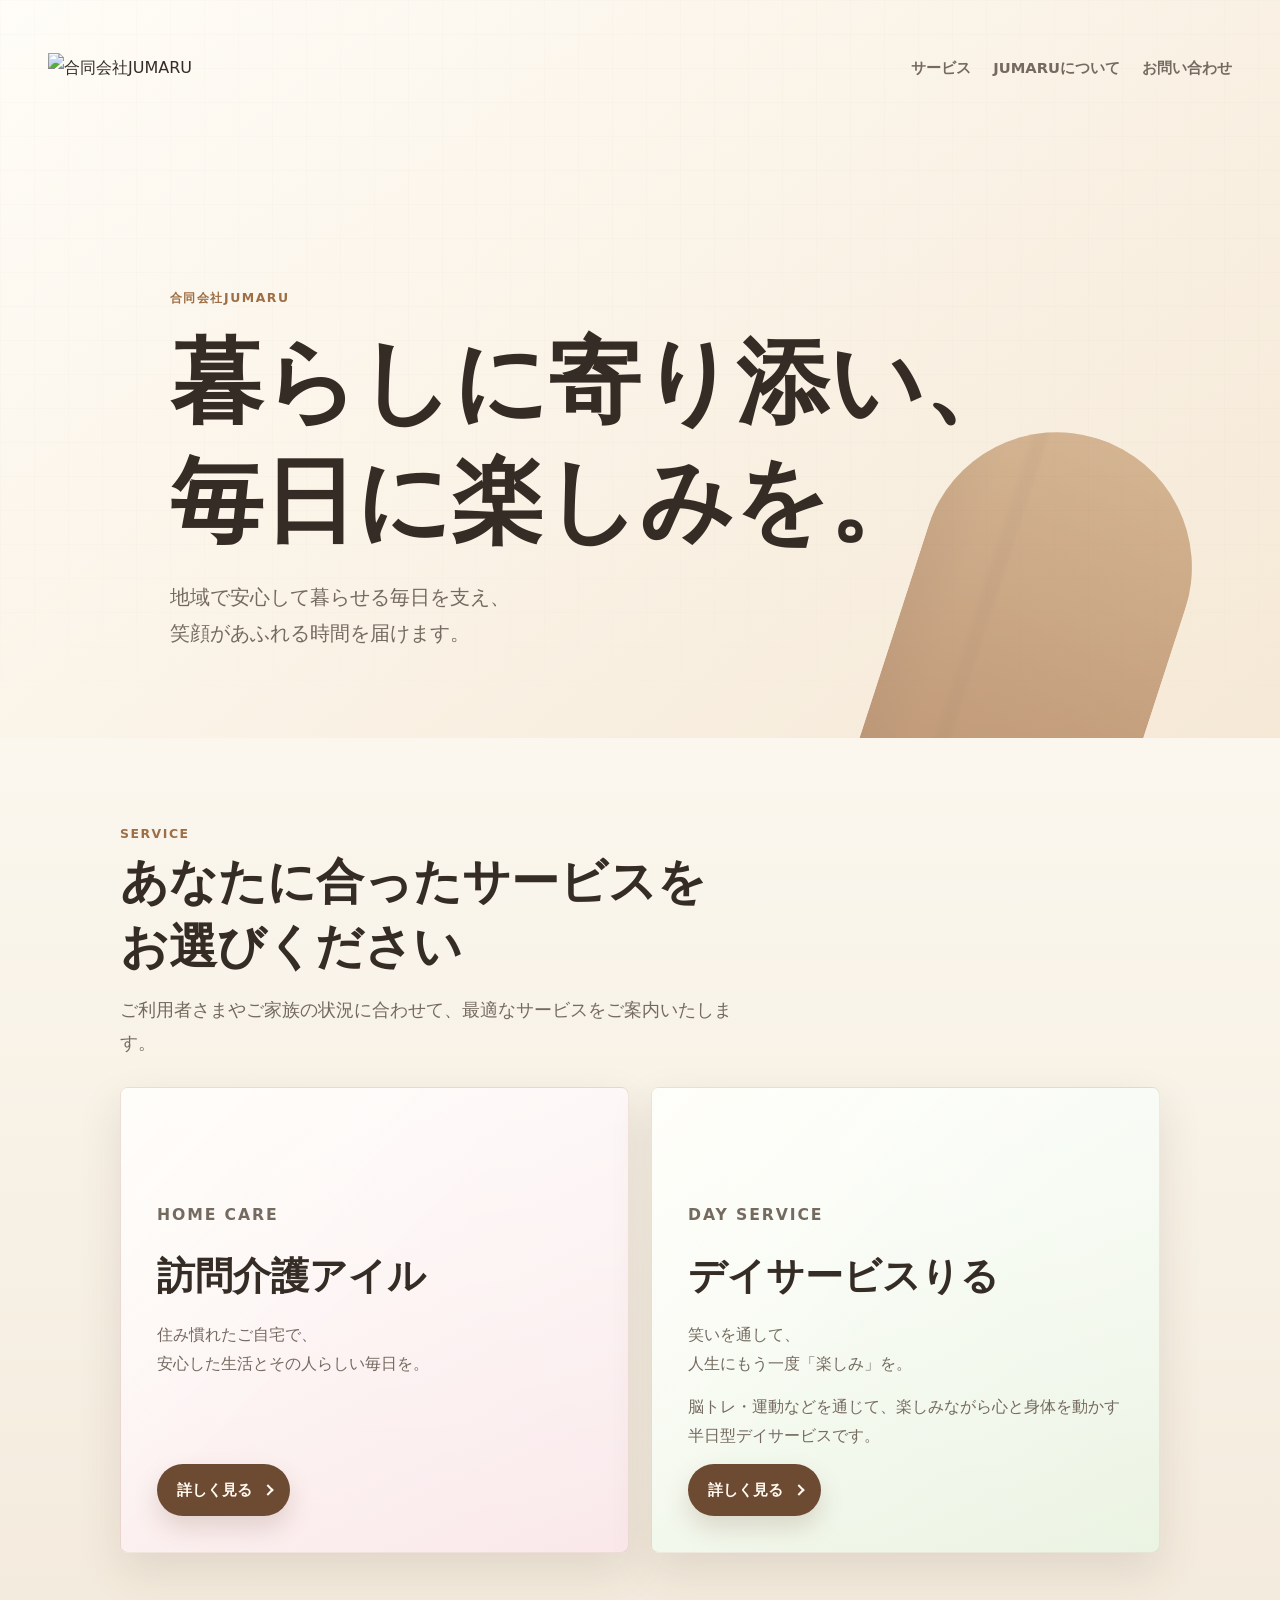
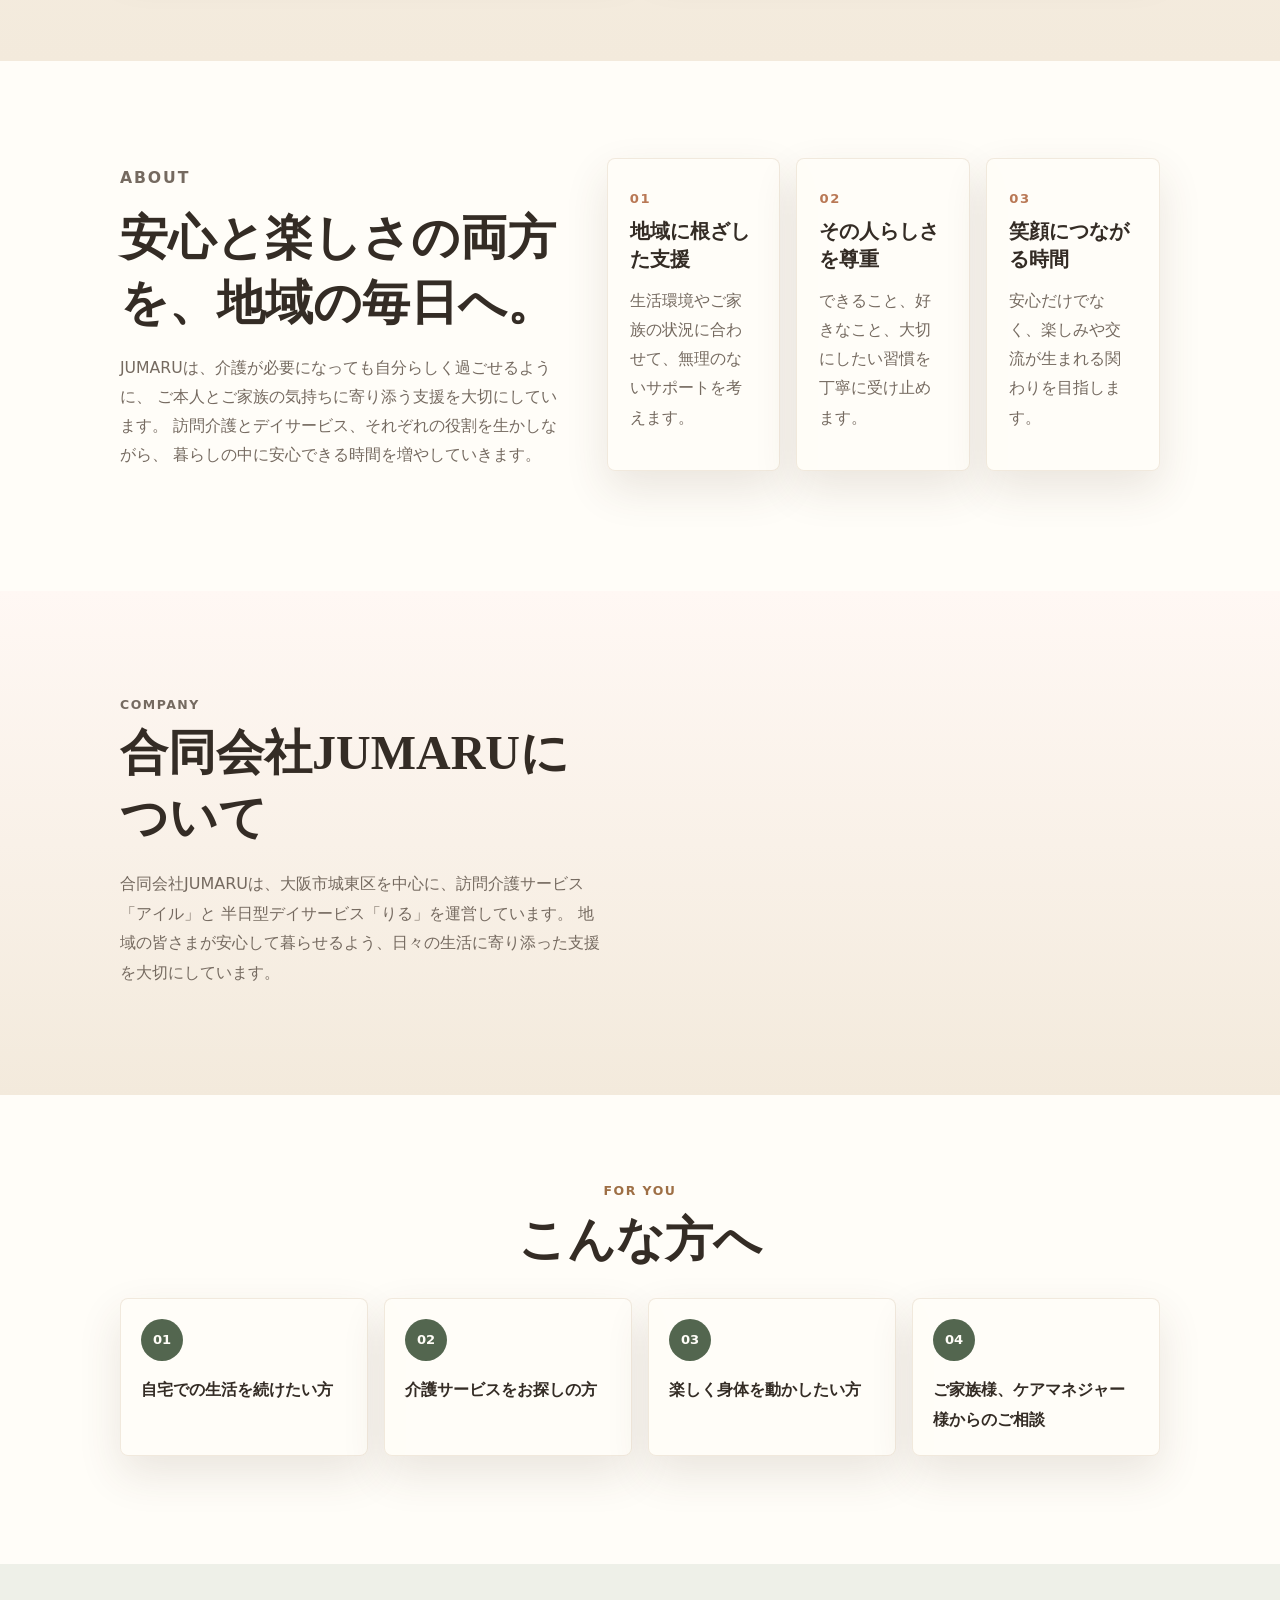
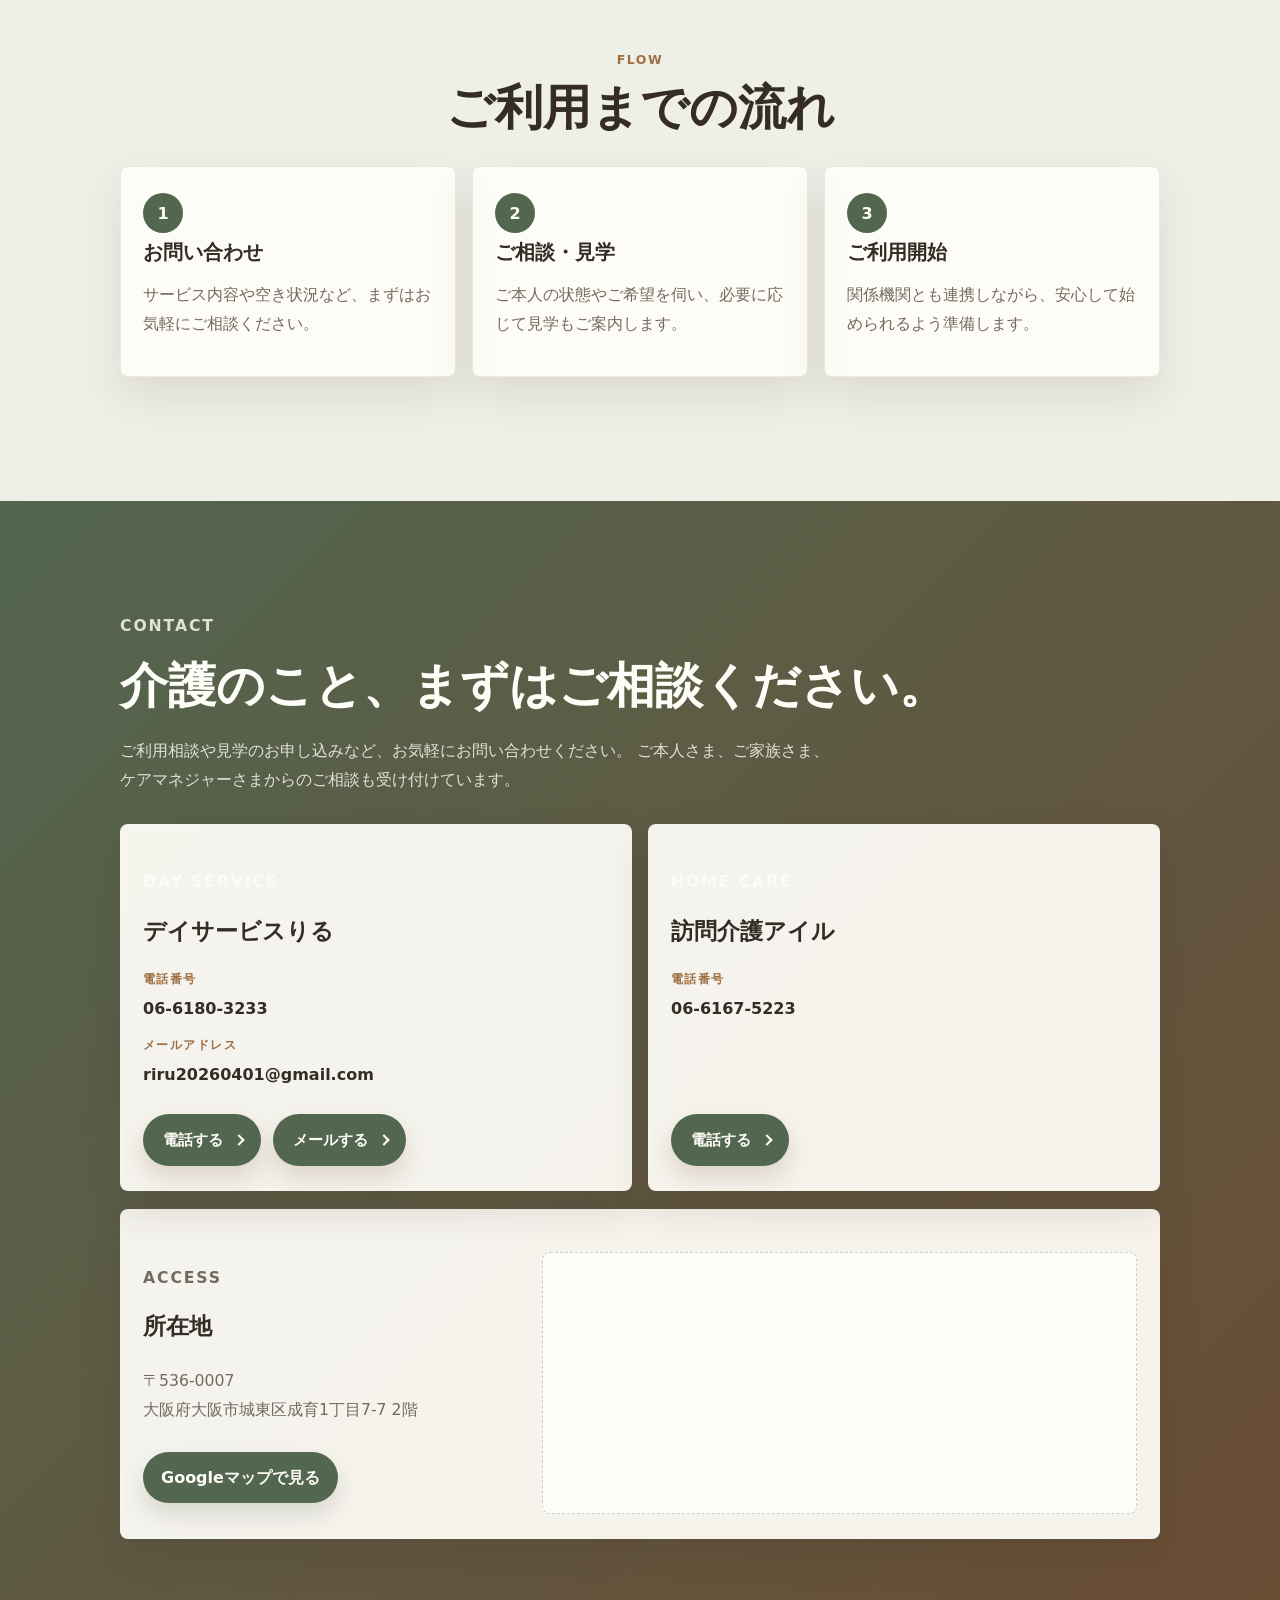
==== index.html @ b09ae582 "Add files via upload" ====
<!doctype html>
<html lang="ja">
  <head>
    <meta charset="utf-8" />
    <meta name="viewport" content="width=device-width, initial-scale=1" />
    <title>合同会社JUMARU</title>
    <meta
      name="description"
      content="合同会社JUMARUは、訪問介護アイルとデイサービスりるを通じて、地域で安心して暮らせる毎日を支えます。"
    />
    <link rel="stylesheet" href="styles.css" />
  </head>
  <body>
    <main class="site">
      <section class="hero" aria-labelledby="hero-title">
        <div class="hero__grain" aria-hidden="true"></div>
        <header class="header">
          <a class="logo" href="./" aria-label="合同会社JUMARU トップページ">
            <img src="assets/jumaru-logo.png" alt="合同会社JUMARU" />
          </a>
          <nav class="nav" aria-label="主要メニュー">
            <a href="#services">サービス</a>
            <a href="#about">JUMARUについて</a>
            <a href="#contact">お問い合わせ</a>
          </nav>
        </header>

        <div class="hero__inner">
          <p class="hero__label">合同会社JUMARU</p>
          <h1 id="hero-title" class="hero__title">
            暮らしに寄り添い、<br />
            毎日に楽しみを。
          </h1>
          <p class="hero__copy">
            地域で安心して暮らせる毎日を支え、<br />
            笑顔があふれる時間を届けます。
          </p>
        </div>
      </section>

      <section id="services" class="services" aria-labelledby="services-title">
        <div class="section-heading">
          <p class="section-heading__sub">Service</p>
          <h2 id="services-title">
            あなたに合ったサービスを<br />
            お選びください
          </h2>
          <p class="services__lead">
            ご利用者さまやご家族の状況に合わせて、最適なサービスをご案内いたします。
          </p>
        </div>

        <div class="service-list">
          <article class="service-card service-card--care">
            <div class="service-card__media" aria-hidden="true">
              <img class="service-card__logo service-card__logo--airu" src="assets/airu-logo.png" alt="" />
            </div>
            <div class="service-card__body">
              <p class="service-card__category">Home care</p>
              <h3>訪問介護アイル</h3>
              <p>
                住み慣れたご自宅で、<br />
                安心した生活とその人らしい毎日を。
              </p>
              <a class="button" href="airu.html" aria-label="訪問介護アイルを詳しく見る">
                詳しく見る
                <span aria-hidden="true"></span>
              </a>
            </div>
          </article>

          <article class="service-card service-card--day">
            <div class="service-card__media" aria-hidden="true">
              <img class="service-card__logo service-card__logo--riru" src="assets/riru-logo.png" alt="" />
            </div>
            <div class="service-card__body">
              <p class="service-card__category">Day service</p>
              <h3>デイサービスりる</h3>
              <p>
                笑いを通して、<br />
                人生にもう一度「楽しみ」を。
              </p>
              <p>
                脳トレ・運動などを通じて、楽しみながら心と身体を動かす
                半日型デイサービスです。
              </p>
              <a class="button" href="riru.html" aria-label="デイサービスりるを詳しく見る">
                詳しく見る
                <span aria-hidden="true"></span>
              </a>
            </div>
          </article>
        </div>
      </section>

      <section id="about" class="about" aria-labelledby="about-title">
        <div class="about__inner">
          <div class="about__content">
            <p class="section-heading__sub">About</p>
            <h2 id="about-title">安心と楽しさの両方を、地域の毎日へ。</h2>
            <p>
              JUMARUは、介護が必要になっても自分らしく過ごせるように、
              ご本人とご家族の気持ちに寄り添う支援を大切にしています。
              訪問介護とデイサービス、それぞれの役割を生かしながら、
              暮らしの中に安心できる時間を増やしていきます。
            </p>
          </div>

          <div class="feature-list" aria-label="JUMARUの特徴">
            <article class="feature">
              <span class="feature__number">01</span>
              <h3>地域に根ざした支援</h3>
              <p>生活環境やご家族の状況に合わせて、無理のないサポートを考えます。</p>
            </article>
            <article class="feature">
              <span class="feature__number">02</span>
              <h3>その人らしさを尊重</h3>
              <p>できること、好きなこと、大切にしたい習慣を丁寧に受け止めます。</p>
            </article>
            <article class="feature">
              <span class="feature__number">03</span>
              <h3>笑顔につながる時間</h3>
              <p>安心だけでなく、楽しみや交流が生まれる関わりを目指します。</p>
            </article>
          </div>
        </div>
      </section>

      <section class="business" aria-labelledby="business-title">
        <div class="company__inner">
          <div class="company__content">
            <p class="section-heading__sub">Company</p>
            <h2 id="business-title">合同会社JUMARUについて</h2>
            <p>
              合同会社JUMARUは、大阪市城東区を中心に、訪問介護サービス「アイル」と
              半日型デイサービス「りる」を運営しています。
              地域の皆さまが安心して暮らせるよう、日々の生活に寄り添った支援を大切にしています。
            </p>
          </div>
        </div>
      </section>

      <section class="for-you" aria-labelledby="for-you-title">
        <div class="section-heading section-heading--center">
          <p class="section-heading__sub">For you</p>
          <h2 id="for-you-title">こんな方へ</h2>
        </div>
        <div class="for-you-list">
          <article class="for-you-card">
            <span aria-hidden="true">01</span>
            <p>自宅での生活を続けたい方</p>
          </article>
          <article class="for-you-card">
            <span aria-hidden="true">02</span>
            <p>介護サービスをお探しの方</p>
          </article>
          <article class="for-you-card">
            <span aria-hidden="true">03</span>
            <p>楽しく身体を動かしたい方</p>
          </article>
          <article class="for-you-card">
            <span aria-hidden="true">04</span>
            <p>ご家族様、ケアマネジャー様からのご相談</p>
          </article>
        </div>
      </section>

      <section class="flow" aria-labelledby="flow-title">
        <div class="section-heading section-heading--center">
          <p class="section-heading__sub">Flow</p>
          <h2 id="flow-title">ご利用までの流れ</h2>
        </div>
        <ol class="flow-list">
          <li>
            <span>1</span>
            <h3>お問い合わせ</h3>
            <p>サービス内容や空き状況など、まずはお気軽にご相談ください。</p>
          </li>
          <li>
            <span>2</span>
            <h3>ご相談・見学</h3>
            <p>ご本人の状態やご希望を伺い、必要に応じて見学もご案内します。</p>
          </li>
          <li>
            <span>3</span>
            <h3>ご利用開始</h3>
            <p>関係機関とも連携しながら、安心して始められるよう準備します。</p>
          </li>
        </ol>
      </section>

      <section id="contact" class="contact" aria-labelledby="contact-title">
        <div class="contact__inner">
          <p class="section-heading__sub">Contact</p>
          <h2 id="contact-title">介護のこと、まずはご相談ください。</h2>
          <p>
            ご利用相談や見学のお申し込みなど、お気軽にお問い合わせください。
            ご本人さま、ご家族さま、ケアマネジャーさまからのご相談も受け付けています。
          </p>
          <div class="top-contact-grid">
            <article class="top-contact-card">
              <p class="top-contact-card__label">Day service</p>
              <h3>デイサービスりる</h3>
              <dl>
                <div>
                  <dt>電話番号</dt>
                  <dd><a href="tel:0661803233">06-6180-3233</a></dd>
                </div>
                <div>
                  <dt>メールアドレス</dt>
                  <dd><a href="mailto:riru20260401@gmail.com">riru20260401@gmail.com</a></dd>
                </div>
              </dl>
              <div class="top-contact-actions">
                <a class="button button--light" href="tel:0661803233">電話する<span aria-hidden="true"></span></a>
                <a class="button button--light" href="mailto:riru20260401@gmail.com">メールする<span aria-hidden="true"></span></a>
              </div>
            </article>

            <article class="top-contact-card">
              <p class="top-contact-card__label">Home care</p>
              <h3>訪問介護アイル</h3>
              <dl>
                <div>
                  <dt>電話番号</dt>
                  <dd><a href="tel:0661675223">06-6167-5223</a></dd>
                </div>
              </dl>
              <div class="top-contact-actions">
                <a class="button button--light" href="tel:0661675223">電話する<span aria-hidden="true"></span></a>
              </div>
            </article>
          </div>

          <div class="top-access">
            <div>
              <p class="top-contact-card__label">Access</p>
              <h3>所在地</h3>
              <p>
                〒536-0007<br />
                大阪府大阪市城東区成育1丁目7-7 2階
              </p>
              <a class="map-button map-button--light" href="https://maps.app.goo.gl/bhHaFecrEoPzn9dc9?g_st=ic" target="_blank" rel="noopener">
                Googleマップで見る
              </a>
            </div>
            <div class="map-embed map-embed--top" data-google-map-url="https://maps.app.goo.gl/bhHaFecrEoPzn9dc9?g_st=ic">
              <iframe
                title="合同会社JUMARU 所在地 Googleマップ"
                src="https://www.google.com/maps?q=%E5%A4%A7%E9%98%AA%E5%BA%9C%E5%A4%A7%E9%98%AA%E5%B8%82%E5%9F%8E%E6%9D%B1%E5%8C%BA%E6%88%90%E8%82%B21%E4%B8%81%E7%9B%AE7-7%202%E9%9A%8E&output=embed"
                loading="lazy"
                referrerpolicy="no-referrer-when-downgrade"
              ></iframe>
            </div>
          </div>
        </div>
      </section>
    </main>
  </body>
</html>
---- styles.css ----
:root {
  --ivory: #fbf7ee;
  --soft-ivory: #fffaf1;
  --beige: #e9dcc8;
  --sand: #d8c2a3;
  --wood: #9e6f45;
  --wood-dark: #6d4a32;
  --sage: #75856f;
  --sage-dark: #53664f;
  --terracotta: #b97855;
  --ink: #342c25;
  --muted: #756a60;
  --white: #fffdf8;
  --shadow: 0 18px 44px rgba(82, 61, 41, 0.12);
}

* {
  box-sizing: border-box;
}

html {
  min-width: 320px;
  scroll-behavior: smooth;
  background: var(--ivory);
}

body {
  margin: 0;
  color: var(--ink);
  font-family:
    "Yu Gothic",
    "Hiragino Kaku Gothic ProN",
    Meiryo,
    system-ui,
    sans-serif;
  line-height: 1.85;
  letter-spacing: 0;
  background:
    linear-gradient(180deg, rgba(255, 250, 241, 0.96), rgba(249, 241, 229, 0.98)),
    var(--ivory);
}

a {
  color: inherit;
  text-decoration: none;
}

img {
  max-width: 100%;
}

h1,
h2,
h3,
p,
dd,
li {
  overflow-wrap: anywhere;
}

.service-card,
.feature,
.flow-list li,
.detail-card,
.activity-info-card,
.schedule-card,
.guide-list div,
.gallery-card,
.staff-card,
.price-panel,
.contact-panel,
.map-panel,
.business-card,
.for-you-card {
  min-width: 0;
}

.site {
  overflow: hidden;
}

.hero {
  position: relative;
  min-height: 88svh;
  display: flex;
  flex-direction: column;
  padding: 18px 20px 76px;
  background:
    linear-gradient(142deg, rgba(255, 253, 248, 0.9), rgba(242, 226, 204, 0.74)),
    var(--soft-ivory);
}

.hero::before {
  content: "";
  position: absolute;
  inset: auto -24px -52px auto;
  width: 190px;
  height: 260px;
  border-radius: 999px 999px 0 0;
  background:
    linear-gradient(90deg, rgba(109, 74, 50, 0.12), transparent 18% 25%, rgba(109, 74, 50, 0.08) 28% 31%, transparent 33%),
    linear-gradient(180deg, #c49a6e, #a8754c);
  opacity: 0.68;
  transform: rotate(18deg);
}

.hero__grain {
  position: absolute;
  inset: 0;
  pointer-events: none;
  opacity: 0.42;
  background-image:
    linear-gradient(rgba(109, 74, 50, 0.04) 1px, transparent 1px),
    linear-gradient(90deg, rgba(109, 74, 50, 0.035) 1px, transparent 1px);
  background-size: 34px 34px;
  mask-image: linear-gradient(180deg, #000 0 70%, transparent);
}

.header {
  position: relative;
  z-index: 1;
  display: flex;
  align-items: center;
  justify-content: space-between;
  gap: 24px;
  padding-block: 6px;
}

.logo {
  display: inline-flex;
  align-items: center;
  justify-content: center;
  width: 140px;
  min-height: 58px;
  padding: 4px 0;
}

.logo img {
  display: block;
  width: 100%;
  height: auto;
}

.nav {
  display: none;
}

.hero__inner {
  position: relative;
  z-index: 1;
  width: min(100%, 940px);
  margin: auto auto 0;
  padding-top: 84px;
}

.hero__label,
.section-heading__sub,
.service-card__category {
  margin: 0;
  color: var(--wood);
  font-size: 0.78rem;
  font-weight: 700;
  letter-spacing: 0.12em;
  text-transform: uppercase;
}

.hero__title {
  margin: 15px 0 18px;
  font-family: "Yu Mincho", "Hiragino Mincho ProN", serif;
  font-size: clamp(2.28rem, 12vw, 5.8rem);
  line-height: 1.28;
  letter-spacing: 0;
}

.hero__copy {
  margin: 0;
  color: var(--muted);
  font-size: clamp(1rem, 4.25vw, 1.22rem);
  font-weight: 500;
}

@media (max-width: 480px) {
  .hero__title {
    font-size: clamp(2rem, 9vw, 2.45rem);
  }

  .top-contact-card {
    padding: 22px 20px;
  }

  .top-contact-actions {
    gap: 10px;
    padding-top: 16px;
  }

  .top-contact-actions .button {
    width: 100%;
    justify-content: center;
  }

  .riru-intro-panel {
    gap: 14px;
  }

  .riru-intro-illustration {
    max-width: 320px;
  }

  .riru-service-tags {
    gap: 8px;
  }

  .riru-service-tags li {
    padding: 7px 11px;
    font-size: 0.82rem;
  }

  .detail-page h2,
  .detail-page p,
  .detail-page dd,
  .detail-page li {
    line-break: anywhere;
  }

  .detail-page h2 {
    font-size: clamp(1.5rem, 6.4vw, 1.75rem);
    line-height: 1.45;
  }

  .detail-page p,
  .detail-page dd,
  .detail-page li {
    word-break: break-all;
  }

  .airu-page p,
  .airu-page dd,
  .airu-page li {
    overflow-wrap: break-word;
    word-break: normal;
    line-break: strict;
  }
}

.services,
.about,
.company,
.business,
.for-you,
.flow {
  position: relative;
  z-index: 2;
  padding: 62px 20px 84px;
}

.services {
  background: linear-gradient(180deg, var(--ivory), #f3eadc);
}

.about {
  background: var(--white);
}

.company {
  background: linear-gradient(180deg, var(--white), #fff8f4);
}

.business {
  background: linear-gradient(180deg, #fff8f4, #f3eadc);
}

.for-you {
  background: var(--white);
}

.flow {
  background: #eef0e8;
}

.section-heading,
.about__inner,
.company__inner,
.business-list,
.for-you-list,
.flow-list,
.contact__inner {
  width: min(100%, 1040px);
  margin-inline: auto;
}

.section-heading {
  margin-bottom: 26px;
}

.services__lead {
  max-width: 640px;
  margin: 14px 0 0;
  color: var(--muted);
  font-size: clamp(1rem, 3.6vw, 1.1rem);
  font-weight: 500;
  line-height: 1.9;
}

.section-heading--center {
  text-align: center;
}

.section-heading h2,
.about h2,
.company h2,
.business h2,
.for-you h2,
.flow h2,
.contact h2 {
  margin: 5px 0 0;
  font-family: "Yu Mincho", "Hiragino Mincho ProN", serif;
  font-size: clamp(1.8rem, 8vw, 3rem);
  line-height: 1.35;
}

.service-list {
  display: grid;
  grid-template-columns: 1fr;
  gap: 22px;
  width: min(100%, 1040px);
  margin: 0 auto;
}

.service-card,
.feature,
.flow-list li {
  border: 1px solid rgba(158, 111, 69, 0.14);
  border-radius: 8px;
  background: rgba(255, 253, 248, 0.88);
  box-shadow: var(--shadow);
}

.service-card {
  position: relative;
  overflow: hidden;
}

.service-card::before {
  position: absolute;
  inset: 0;
  content: "";
  pointer-events: none;
  background:
    linear-gradient(135deg, rgba(255, 253, 248, 0.7), transparent 48%),
    linear-gradient(180deg, rgba(255, 255, 255, 0.52), rgba(255, 253, 248, 0.22));
}

.service-card--care {
  background: linear-gradient(145deg, #fff9f6, #f8e2e6);
}

.service-card--day {
  background: linear-gradient(145deg, #fbfff8, #e5f0dc);
}

.service-card__media {
  position: absolute;
  top: 26px;
  right: 26px;
  z-index: 1;
  display: flex;
  align-items: center;
  justify-content: center;
  width: 86px;
  min-height: 0;
  padding: 0;
  background: transparent;
}

.service-card--care .service-card__media {
  background-color: transparent;
}

.service-card--day .service-card__media {
  background-color: transparent;
}

.service-card__logo {
  display: block;
  width: 100%;
  max-width: 80px;
  height: auto;
  max-height: 52px;
  object-fit: contain;
  padding: 0;
  border: 0;
  border-radius: 0;
  background: transparent;
  filter: drop-shadow(0 8px 14px rgba(82, 61, 41, 0.12));
  opacity: 0.9;
}

.service-card__logo--airu {
  max-width: 86px;
}

.service-card__logo--riru {
  max-width: 94px;
  max-height: 64px;
  transform: translateY(-5px);
}

.service-card__body {
  position: relative;
  z-index: 1;
  padding: 92px 24px 28px;
}

.service-card h3,
.feature h3,
.flow-list h3 {
  margin: 6px 0 13px;
  font-family: "Yu Mincho", "Hiragino Mincho ProN", serif;
  font-size: 1.56rem;
  line-height: 1.35;
}

.service-card h3 {
  margin-top: 8px;
  margin-bottom: 18px;
  color: var(--ink);
  font-size: clamp(1.75rem, 8vw, 2.36rem);
}

.service-card p,
.about p,
.feature p,
.flow-list p,
.contact p {
  margin: 0 0 14px;
  color: var(--muted);
  font-size: 0.98rem;
}

.button {
  display: inline-flex;
  align-items: center;
  justify-content: center;
  gap: 12px;
  min-height: 48px;
  margin-top: 6px;
  padding: 12px 18px 12px 20px;
  border-radius: 999px;
  color: var(--soft-ivory);
  font-size: 0.95rem;
  font-weight: 700;
  background: var(--wood-dark);
  box-shadow: 0 12px 24px rgba(109, 74, 50, 0.18);
  transition:
    transform 180ms ease,
    background-color 180ms ease;
}

.button span {
  width: 8px;
  height: 8px;
  border-top: 2px solid currentColor;
  border-right: 2px solid currentColor;
  transform: rotate(45deg);
}

.button:hover {
  transform: translateY(-2px);
  background: var(--sage-dark);
}

.about__inner {
  display: grid;
  gap: 34px;
}

.company__inner {
  display: grid;
  gap: 28px;
}

.about__content p {
  max-width: 680px;
  margin-top: 18px;
}

.company__content p {
  max-width: 720px;
  margin: 18px 0 0;
  color: var(--muted);
}

.company-info {
  display: grid;
  gap: 12px;
  margin: 0;
}

.company-info div {
  padding: 18px 20px;
  border: 1px solid rgba(158, 111, 69, 0.12);
  border-radius: 8px;
  background: rgba(255, 253, 248, 0.86);
}

.company-info dt {
  color: var(--wood);
  font-size: 0.78rem;
  font-weight: 800;
  letter-spacing: 0.12em;
}

.company-info dd {
  margin: 4px 0 0;
  color: var(--ink);
  font-weight: 700;
}

.business-list,
.for-you-list {
  display: grid;
  gap: 16px;
}

.business-card,
.for-you-card {
  border: 1px solid rgba(158, 111, 69, 0.14);
  border-radius: 8px;
  background: rgba(255, 253, 248, 0.88);
  box-shadow: var(--shadow);
}

.business-card {
  position: relative;
  overflow: hidden;
  padding: 28px 24px;
}

.business-card::after {
  position: absolute;
  right: -36px;
  bottom: -46px;
  width: 130px;
  height: 130px;
  border-radius: 50%;
  content: "";
  background: rgba(246, 220, 225, 0.36);
}

.business-card--riru::after {
  background: rgba(223, 234, 214, 0.54);
}

.business-card h3 {
  position: relative;
  z-index: 1;
  margin: 0 0 12px;
  font-family: "Yu Mincho", "Hiragino Mincho ProN", serif;
  font-size: 1.5rem;
  line-height: 1.35;
}

.business-card p {
  position: relative;
  z-index: 1;
  margin: 0 0 18px;
  color: var(--muted);
}

.business-card a {
  position: relative;
  z-index: 1;
  color: var(--wood-dark);
  font-weight: 800;
}

.for-you-card {
  display: grid;
  grid-template-columns: auto minmax(0, 1fr);
  gap: 14px;
  align-items: center;
  padding: 20px;
}

.for-you-card span {
  display: grid;
  width: 42px;
  height: 42px;
  place-items: center;
  border-radius: 50%;
  color: var(--white);
  font-size: 0.82rem;
  font-weight: 800;
  background: var(--sage-dark);
}

.for-you-card p {
  margin: 0;
  color: var(--ink);
  font-weight: 700;
}

.feature-list {
  display: grid;
  gap: 16px;
}

.feature {
  padding: 24px 22px;
}

.feature__number {
  color: var(--terracotta);
  font-size: 0.82rem;
  font-weight: 800;
  letter-spacing: 0.12em;
}

.feature h3 {
  font-size: 1.28rem;
}

.flow-list {
  display: grid;
  gap: 16px;
  padding: 0;
  list-style: none;
}

.flow-list li {
  padding: 26px 22px 24px;
}

.flow-list span {
  display: grid;
  width: 40px;
  height: 40px;
  place-items: center;
  border-radius: 50%;
  color: var(--white);
  font-weight: 800;
  background: var(--sage-dark);
}

.flow-list h3 {
  font-size: 1.26rem;
}

.contact {
  padding: 70px 20px;
  color: var(--white);
  background:
    linear-gradient(135deg, rgba(83, 102, 79, 0.94), rgba(109, 74, 50, 0.92)),
    var(--sage-dark);
}

.contact .section-heading__sub,
.contact p {
  color: rgba(255, 253, 248, 0.82);
}

.contact p {
  max-width: 720px;
  margin-top: 18px;
}

.top-contact-grid {
  display: grid;
  gap: 16px;
  margin-top: 30px;
}

.top-contact-card,
.top-access {
  border: 1px solid rgba(255, 253, 248, 0.22);
  border-radius: 8px;
  background: rgba(255, 253, 248, 0.94);
  box-shadow: 0 18px 40px rgba(52, 44, 37, 0.14);
}

.top-contact-card {
  display: flex;
  flex-direction: column;
  padding: 24px 22px;
}

.top-contact-card__label {
  margin: 0 0 4px;
  color: var(--wood);
  font-size: 0.76rem;
  font-weight: 800;
  letter-spacing: 0.12em;
  text-transform: uppercase;
}

.top-contact-card h3,
.top-access h3 {
  margin: 0 0 14px;
  color: var(--ink);
  font-family: "Yu Mincho", "Hiragino Mincho ProN", serif;
  font-size: 1.42rem;
}

.top-contact-card dl {
  display: grid;
  gap: 10px;
  margin: 0;
}

.top-contact-card dt {
  color: var(--wood);
  font-size: 0.78rem;
  font-weight: 800;
  letter-spacing: 0.12em;
}

.top-contact-card dd {
  margin: 4px 0 0;
  color: var(--ink);
  font-weight: 800;
}

.top-contact-actions {
  display: flex;
  flex-wrap: wrap;
  gap: 12px;
  margin-top: auto;
  padding-top: 18px;
}

.top-contact-card .button--light {
  min-height: 46px;
  color: var(--white);
  background: var(--sage-dark);
}

.top-access {
  display: grid;
  gap: 18px;
  margin-top: 18px;
  padding: 24px 22px;
}

.top-access p {
  color: var(--muted);
}

.map-button--light {
  background: var(--wood-dark);
}

.map-embed--top {
  margin-top: 0;
}

.button--light {
  color: var(--wood-dark);
  background: var(--white);
}

.button--light:hover {
  color: var(--white);
  background: var(--terracotta);
}

@media (min-width: 760px) {
  .hero {
    min-height: 82vh;
    padding: 28px 48px 86px;
  }

  .hero::before {
    width: 270px;
    height: 360px;
    right: 8vw;
  }

  .nav {
    display: flex;
    align-items: center;
    gap: 22px;
    color: var(--muted);
    font-size: 0.92rem;
    font-weight: 700;
  }

  .nav a {
    transition: color 160ms ease;
  }

  .nav a:hover {
    color: var(--wood-dark);
  }

  .services,
  .about,
  .company,
  .business,
  .for-you,
  .flow {
    padding: 84px 48px 108px;
  }

  .contact {
    padding: 92px 48px;
  }

  .service-list,
  .feature-list,
  .flow-list {
    grid-template-columns: repeat(3, minmax(0, 1fr));
    align-items: stretch;
  }

  .service-list {
    grid-template-columns: repeat(2, minmax(0, 1fr));
  }

  .service-card {
    display: flex;
    flex-direction: column;
    min-height: 430px;
  }

  .service-card__media {
    top: 34px;
    right: 34px;
    width: 102px;
  }

  .logo {
    width: 170px;
    min-height: 68px;
  }

  .service-card__logo {
    max-width: 96px;
    max-height: 61px;
    padding: 0;
  }

  .service-card__logo--airu {
    max-width: 102px;
  }

  .service-card__logo--riru {
    max-width: 112px;
    max-height: 72px;
    transform: translateY(-6px);
  }

  .service-card__body {
    display: flex;
    flex: 1;
    flex-direction: column;
    padding: 112px 36px 36px;
  }

  .service-card .button {
    align-self: flex-start;
    margin-top: auto;
  }

  .about__inner {
    grid-template-columns: 0.9fr 1.1fr;
    align-items: center;
  }

  .company__inner {
    grid-template-columns: 0.95fr 1.05fr;
    align-items: center;
  }

  .company-info {
    grid-template-columns: 1fr;
  }

  .business-list {
    grid-template-columns: repeat(2, minmax(0, 1fr));
    gap: 22px;
  }

  .for-you-list {
    grid-template-columns: repeat(4, minmax(0, 1fr));
  }

  .for-you-card {
    grid-template-columns: 1fr;
    align-content: start;
    min-height: 150px;
  }

  .top-contact-grid {
    grid-template-columns: repeat(2, minmax(0, 1fr));
    align-items: stretch;
  }

  .top-access {
    grid-template-columns: 0.78fr 1.22fr;
    align-items: center;
  }
}

.detail-page {
  background: var(--ivory);
}

.detail-hero {
  position: relative;
  min-height: 74svh;
  display: flex;
  flex-direction: column;
  padding: 18px 20px 70px;
  background:
    linear-gradient(145deg, rgba(255, 253, 248, 0.92), rgba(249, 226, 230, 0.78)),
    var(--soft-ivory);
}

.detail-hero::before {
  position: absolute;
  right: -64px;
  bottom: -84px;
  width: 240px;
  height: 240px;
  border-radius: 50%;
  content: "";
  background: rgba(246, 220, 225, 0.72);
}

.detail-hero--riru {
  background:
    linear-gradient(145deg, rgba(255, 253, 248, 0.92), rgba(226, 238, 214, 0.82)),
    var(--soft-ivory);
}

.detail-hero--riru::before {
  background: rgba(223, 234, 214, 0.78);
}

.detail-hero__inner {
  position: relative;
  z-index: 1;
  display: grid;
  gap: 42px;
  width: min(100%, 1040px);
  margin: auto auto 0;
  padding-top: 72px;
}

.detail-hero__title {
  margin: 14px 0 10px;
  font-family: "Yu Mincho", "Hiragino Mincho ProN", serif;
  font-size: clamp(2.52rem, 13vw, 5.6rem);
  line-height: 1.16;
}

.detail-hero__title span {
  display: inline;
}

.riru-page .detail-hero__title {
  width: fit-content;
  max-width: 100%;
  font-size: clamp(2.18rem, 10.4vw, 5.2rem);
  white-space: nowrap;
}

@media (max-width: 480px) {
  .detail-hero__title,
  .riru-page .detail-hero__title {
    width: auto;
    font-size: clamp(2.48rem, 11vw, 3.1rem);
    white-space: normal;
  }

  .detail-hero__title span {
    display: block;
  }
}

.detail-hero__lead {
  margin: 0 0 22px;
  color: var(--wood-dark);
  font-family: "Yu Mincho", "Hiragino Mincho ProN", serif;
  font-size: clamp(1.5rem, 6.4vw, 2.7rem);
  line-height: 1.48;
}

.detail-hero__copy {
  max-width: 680px;
  margin: 0;
  color: var(--muted);
  font-size: clamp(1rem, 4vw, 1.12rem);
  font-weight: 500;
}

.detail-hero__mark {
  display: grid;
  width: min(62vw, 240px);
  aspect-ratio: 1;
  place-items: center;
  justify-self: start;
  border-radius: 50%;
  background: rgba(255, 253, 248, 0.36);
}

.detail-hero__mark img {
  width: 76%;
  height: auto;
  filter: drop-shadow(0 16px 28px rgba(82, 61, 41, 0.1));
}

.detail-hero__mark--riru img {
  width: 82%;
}

.detail-intro,
.detail-services,
.area-section,
.detail-contact {
  padding: 66px 20px 84px;
}

.detail-intro {
  background: var(--white);
}

.detail-intro__inner,
.area-section__inner,
.detail-contact__inner {
  width: min(100%, 1040px);
  margin-inline: auto;
}

.detail-intro__inner {
  display: grid;
  gap: 24px;
}

.detail-intro h2,
.area-section h2,
.detail-contact h2 {
  margin: 5px 0 0;
  font-family: "Yu Mincho", "Hiragino Mincho ProN", serif;
  font-size: clamp(1.75rem, 7.2vw, 3rem);
  line-height: 1.36;
}

.detail-intro p,
.detail-card li,
.area-list li,
.detail-contact p,
.contact-list dd {
  color: var(--muted);
  font-size: 0.98rem;
}

.detail-intro__inner > p {
  margin: 0;
}

.riru-intro-panel {
  display: grid;
  gap: 16px;
}

.riru-intro-panel p {
  margin: 0;
}

.riru-intro-illustration {
  max-width: 380px;
  margin: 0;
  overflow: hidden;
  border-radius: 8px;
}

.riru-intro-illustration img {
  display: block;
  width: 100%;
  height: auto;
}

.riru-intro-note {
  padding: 14px 16px;
  border-left: 4px solid rgba(117, 133, 111, 0.62);
  border-radius: 0 8px 8px 0;
  background: rgba(237, 244, 223, 0.72);
}

.riru-service-tags {
  display: flex;
  flex-wrap: wrap;
  gap: 10px;
  margin: 0;
  padding: 0;
  list-style: none;
}

.riru-service-tags li {
  padding: 8px 13px;
  border: 1px solid rgba(117, 133, 111, 0.2);
  border-radius: 999px;
  color: var(--sage-dark);
  font-size: 0.88rem;
  font-weight: 800;
  background: rgba(255, 253, 248, 0.84);
  box-shadow: 0 8px 18px rgba(82, 61, 41, 0.06);
}

.detail-services {
  background: linear-gradient(180deg, #fff7f3, #f3eadc);
}

.detail-services--riru {
  background: linear-gradient(180deg, #f8fbf2, #eef3e4);
}

.detail-card-list {
  display: grid;
  gap: 18px;
  width: min(100%, 1040px);
  margin: 0 auto;
}

.detail-card {
  position: relative;
  overflow: hidden;
  padding: 28px 24px 26px;
  border: 1px solid rgba(158, 111, 69, 0.14);
  border-radius: 8px;
  background: rgba(255, 253, 248, 0.86);
  box-shadow: var(--shadow);
}

.detail-card::after {
  position: absolute;
  right: -32px;
  bottom: -46px;
  width: 124px;
  height: 124px;
  border-radius: 50%;
  content: "";
  background: rgba(246, 220, 225, 0.42);
}

.detail-card__icon {
  display: block;
  width: 42px;
  height: 42px;
  margin-bottom: 18px;
  border-radius: 50%;
  background: #f4cfd7;
  box-shadow: inset 0 0 0 10px rgba(255, 253, 248, 0.42);
}

.detail-card__icon--welfare {
  background: #e8c5cf;
}

.detail-card__icon--private {
  background: #dcc5aa;
}

.riru-icon {
  background: #d9e8c6;
}

.riru-icon--smile {
  background: #c9dfbd;
}

.riru-icon--coin {
  background: #efe2a6;
}

.riru-icon--training {
  background: #bfd8b4;
}

.detail-card__label {
  margin: 0 0 4px;
  color: var(--wood);
  font-size: 0.76rem;
  font-weight: 800;
  letter-spacing: 0.12em;
  text-transform: uppercase;
}

.detail-card h3 {
  margin: 0 0 16px;
  font-family: "Yu Mincho", "Hiragino Mincho ProN", serif;
  font-size: 1.45rem;
  line-height: 1.36;
}

.detail-card ul,
.area-list,
.contact-list {
  margin: 0;
  padding: 0;
  list-style: none;
}

.detail-card li {
  position: relative;
  padding-left: 18px;
}

.detail-card li::before {
  position: absolute;
  left: 0;
  top: 0.72em;
  width: 6px;
  height: 6px;
  border-radius: 50%;
  content: "";
  background: var(--terracotta);
}

.area-section {
  background: var(--white);
}

.area-section__inner {
  display: grid;
  gap: 28px;
}

.area-list {
  display: grid;
  grid-template-columns: repeat(2, minmax(0, 1fr));
  gap: 12px;
}

.area-list li {
  display: grid;
  min-height: 58px;
  place-items: center;
  border: 1px solid rgba(158, 111, 69, 0.14);
  border-radius: 8px;
  color: var(--ink);
  font-weight: 700;
  background: #fff8f4;
}

.detail-contact {
  background:
    linear-gradient(135deg, rgba(109, 74, 50, 0.92), rgba(185, 120, 85, 0.86)),
    var(--wood-dark);
}

.detail-contact--riru {
  background:
    linear-gradient(135deg, rgba(83, 102, 79, 0.94), rgba(124, 138, 106, 0.9)),
    var(--sage-dark);
}

.detail-contact__inner {
  display: grid;
  gap: 28px;
}

.detail-contact .section-heading__sub,
.detail-contact h2,
.detail-contact p {
  color: var(--white);
}

.detail-contact p {
  margin: 18px 0 0;
  color: rgba(255, 253, 248, 0.82);
}

.contact-panel {
  padding: 26px 24px;
  border: 1px solid rgba(255, 253, 248, 0.24);
  border-radius: 8px;
  background: rgba(255, 253, 248, 0.94);
  box-shadow: 0 22px 54px rgba(52, 44, 37, 0.16);
}

.contact-list {
  display: grid;
  gap: 18px;
}

.contact-actions {
  display: flex;
  flex-wrap: wrap;
  gap: 12px;
  margin-top: 24px;
}

.contact-list div {
  display: grid;
  gap: 4px;
}

.contact-list dt {
  color: var(--wood);
  font-size: 0.78rem;
  font-weight: 800;
  letter-spacing: 0.12em;
}

.contact-list dd {
  margin: 0;
  color: var(--ink);
  font-weight: 700;
}

.recruit-summary,
.recruit-detail-section,
.recruit-message-section,
.recruit-welcome-section,
.recruit-link-section {
  padding: 66px 20px 84px;
}

.recruit-summary,
.recruit-welcome-section {
  background: var(--white);
}

.recruit-detail-section,
.recruit-link-section {
  background: linear-gradient(180deg, #fff7f3, #f3eadc);
}

.recruit-message-section {
  background: var(--ivory);
}

.recruit-summary-card,
.recruit-grid,
.recruit-message-inner,
.recruit-welcome-list,
.recruit-link-card {
  width: min(100%, 1040px);
  margin-inline: auto;
}

.recruit-summary-card,
.recruit-card,
.recruit-message-panel,
.recruit-link-card {
  border: 1px solid rgba(158, 111, 69, 0.14);
  border-radius: 8px;
  background: rgba(255, 253, 248, 0.9);
  box-shadow: var(--shadow);
}

.recruit-summary-card {
  padding: 30px 26px;
  text-align: center;
}

.recruit-summary-card--inline {
  margin-bottom: 24px;
}

.recruit-summary-card__label,
.recruit-card__note {
  margin: 0 0 6px;
  color: var(--wood);
  font-size: 0.78rem;
  font-weight: 800;
  letter-spacing: 0.12em;
  text-transform: uppercase;
}

.recruit-summary-card h3,
.recruit-card h3,
.recruit-message-section h2,
.recruit-link-card h2 {
  margin: 0 0 14px;
  font-family: "Yu Mincho", "Hiragino Mincho ProN", serif;
  line-height: 1.38;
}

.recruit-summary-card h3 {
  font-size: clamp(1.7rem, 7vw, 2.6rem);
}

.recruit-summary-card p,
.recruit-card p,
.recruit-message-panel p,
.recruit-link-card p {
  margin: 0;
  color: var(--muted);
}

.recruit-summary-card p + p {
  margin-top: 10px;
}

.recruit-feeling-list {
  display: flex;
  flex-wrap: wrap;
  justify-content: center;
  gap: 10px;
  margin: 18px 0 0;
  padding: 0;
  list-style: none;
}

.recruit-feeling-list li {
  padding: 8px 13px;
  border: 1px solid rgba(185, 120, 85, 0.18);
  border-radius: 999px;
  color: var(--wood-dark);
  font-size: 0.88rem;
  font-weight: 800;
  background: rgba(246, 220, 225, 0.38);
}

.recruit-grid {
  display: grid;
  gap: 18px;
}

.recruit-card {
  padding: 26px 24px;
}

.recruit-card h3 {
  color: var(--ink);
  font-size: 1.42rem;
}

.recruit-card ul,
.recruit-welcome-list,
.recruit-pay-list {
  margin: 0;
  padding: 0;
  list-style: none;
}

.recruit-pay-list {
  display: grid;
  gap: 12px;
}

.recruit-pay-list div {
  display: grid;
  gap: 4px;
  padding: 14px 16px;
  border: 1px solid rgba(158, 111, 69, 0.12);
  border-radius: 8px;
  background: rgba(255, 253, 248, 0.74);
}

.recruit-pay-list dt {
  color: var(--wood);
  font-size: 0.84rem;
  font-weight: 800;
}

.recruit-pay-list dd {
  margin: 0;
  color: var(--ink);
  font-family: "Yu Mincho", "Hiragino Mincho ProN", serif;
  font-size: 1.35rem;
  font-weight: 800;
}

.recruit-card li,
.recruit-welcome-list li {
  position: relative;
  color: var(--muted);
  font-weight: 600;
}

.recruit-card li {
  padding-left: 18px;
}

.recruit-card li::before {
  position: absolute;
  left: 0;
  top: 0.72em;
  width: 6px;
  height: 6px;
  border-radius: 50%;
  content: "";
  background: var(--terracotta);
}

.recruit-card--editable {
  background:
    linear-gradient(135deg, rgba(255, 253, 248, 0.9), rgba(246, 220, 225, 0.36)),
    var(--white);
}

.recruit-card__note {
  margin-top: 12px;
  letter-spacing: 0;
  text-transform: none;
}

.recruit-message-inner {
  display: grid;
  gap: 22px;
}

.recruit-message-panel {
  display: grid;
  gap: 12px;
  padding: 26px 24px;
}

.recruit-message-inner--inline {
  margin-top: 34px;
}

.recruit-welcome-heading {
  margin-top: 46px;
}

.recruit-welcome-list {
  display: grid;
  gap: 12px;
}

.recruit-welcome-list li {
  display: grid;
  min-height: 58px;
  align-items: center;
  padding: 14px 18px 14px 42px;
  border: 1px solid rgba(158, 111, 69, 0.14);
  border-radius: 8px;
  background: #fff8f4;
}

.recruit-welcome-list li::before {
  position: absolute;
  left: 18px;
  top: 50%;
  width: 10px;
  height: 10px;
  border-radius: 50%;
  content: "";
  background: #f4cfd7;
  transform: translateY(-50%);
}

.recruit-link-card {
  display: grid;
  gap: 20px;
  padding: 28px 24px;
}

.recruit-link-card h2 {
  font-size: clamp(1.55rem, 6vw, 2.35rem);
}

.recruit-apply-card {
  display: grid;
  gap: 18px;
  width: min(100%, 1040px);
  margin: 30px auto 0;
  padding: 26px 24px;
  border: 1px solid rgba(158, 111, 69, 0.16);
  border-radius: 8px;
  background:
    linear-gradient(135deg, rgba(255, 253, 248, 0.94), rgba(246, 220, 225, 0.36)),
    var(--white);
  box-shadow: var(--shadow);
}

.recruit-apply-card h3 {
  margin: 0 0 10px;
  font-family: "Yu Mincho", "Hiragino Mincho ProN", serif;
  font-size: 1.45rem;
}

.recruit-apply-card p {
  margin: 0;
  color: var(--muted);
}

.public-info-section {
  padding: 66px 20px 84px;
  background: var(--white);
}

.public-info-card {
  display: grid;
  gap: 18px;
  width: min(100%, 1040px);
  margin-inline: auto;
  padding: 28px 24px;
  border: 1px solid rgba(158, 111, 69, 0.14);
  border-radius: 8px;
  background:
    linear-gradient(135deg, rgba(255, 253, 248, 0.94), rgba(246, 220, 225, 0.3)),
    var(--white);
  box-shadow: var(--shadow);
}

.public-info-card h2 {
  margin: 0 0 12px;
  font-family: "Yu Mincho", "Hiragino Mincho ProN", serif;
  font-size: clamp(1.55rem, 6vw, 2.35rem);
  line-height: 1.38;
}

.public-info-card p {
  margin: 0;
  color: var(--muted);
}

.public-info-card .button {
  justify-content: center;
}

.public-info-note {
  font-size: 0.88rem;
}

@media (min-width: 760px) {
  .detail-hero {
    min-height: 76vh;
    padding: 28px 48px 86px;
  }

  .detail-hero::before {
    right: 7vw;
    bottom: -118px;
    width: 360px;
    height: 360px;
  }

  .detail-hero__inner {
    grid-template-columns: minmax(0, 1fr) 300px;
    align-items: end;
    padding-top: 94px;
  }

  .detail-hero__mark {
    width: 300px;
    justify-self: end;
  }

  .detail-intro,
  .detail-services,
  .area-section,
  .detail-contact {
    padding: 88px 48px 108px;
  }

  .detail-intro__inner,
  .area-section__inner,
  .detail-contact__inner {
    grid-template-columns: 0.86fr 1.14fr;
    align-items: center;
  }

  .riru-intro-panel {
    gap: 18px;
  }

  .detail-card-list {
    grid-template-columns: repeat(3, minmax(0, 1fr));
    gap: 22px;
  }

  .detail-card {
    padding: 34px 30px 32px;
  }

  .area-list {
    grid-template-columns: repeat(4, minmax(0, 1fr));
  }

  .contact-panel {
    padding: 34px;
  }

  .recruit-summary,
  .recruit-detail-section,
  .recruit-message-section,
  .recruit-welcome-section,
  .recruit-link-section {
    padding: 88px 48px 108px;
  }

  .recruit-summary-card {
    padding: 38px 44px;
  }

  .recruit-summary-card--inline {
    margin-bottom: 28px;
  }

  .recruit-grid {
    grid-template-columns: repeat(2, minmax(0, 1fr));
    gap: 22px;
  }

  .recruit-card--editable {
    grid-column: 1 / -1;
  }

  .recruit-message-inner {
    grid-template-columns: 0.86fr 1.14fr;
    align-items: center;
  }

  .recruit-welcome-list {
    grid-template-columns: repeat(2, minmax(0, 1fr));
  }

  .recruit-link-card {
    grid-template-columns: minmax(0, 1fr) auto;
    align-items: center;
    padding: 34px 36px;
  }

  .recruit-apply-card {
    grid-template-columns: minmax(0, 1fr) auto;
    align-items: center;
    padding: 32px 34px;
  }

  .public-info-section {
    padding: 88px 48px 108px;
  }

  .public-info-card {
    grid-template-columns: minmax(0, 1fr) auto;
    align-items: center;
    padding: 32px 34px;
  }

  .public-info-note {
    grid-column: 1 / -1;
  }
}

.riru-feature-grid,
.activity-info-grid,
.gallery-grid,
.schedule-grid,
.guide-section__inner {
  width: min(100%, 1040px);
  margin-inline: auto;
}

.riru-feature-grid {
  display: grid;
  gap: 18px;
}

.riru-feature-card p:last-child {
  position: relative;
  z-index: 1;
  margin: 0;
  color: var(--muted);
}

.activity-section,
.schedule-section,
.guide-section,
.gallery-section {
  padding: 66px 20px 84px;
}

.activity-section {
  background: var(--white);
}

.activity-info-grid {
  display: grid;
  gap: 14px;
}

.activity-info-card,
.gallery-card,
.staff-card {
  overflow: hidden;
  border: 1px solid rgba(158, 111, 69, 0.12);
  border-radius: 8px;
  background: rgba(255, 253, 248, 0.9);
  box-shadow: var(--shadow);
}

.activity-info-card {
  display: grid;
  grid-template-columns: auto minmax(0, 1fr);
  gap: 18px;
  align-items: start;
  padding: 24px 22px;
  background:
    linear-gradient(135deg, rgba(255, 253, 248, 0.82), rgba(248, 251, 242, 0.9)),
    #fbfff8;
}

.activity-info-card__icon {
  position: relative;
  display: grid;
  width: 56px;
  height: 56px;
  place-items: center;
  border: 1px solid rgba(158, 111, 69, 0.1);
  border-radius: 18px;
  background:
    linear-gradient(135deg, rgba(255, 253, 248, 0.5), transparent 58%),
    #e5f0dc;
  box-shadow: inset 0 0 0 8px rgba(255, 253, 248, 0.3);
}

.activity-info-card__icon::after {
  position: absolute;
  right: 8px;
  bottom: 8px;
  width: 11px;
  height: 11px;
  border-radius: 50%;
  content: "";
  background: rgba(117, 133, 111, 0.26);
}

.activity-info-card__icon svg {
  width: 34px;
  height: 34px;
  color: var(--sage-dark);
  fill: none;
  stroke: currentColor;
  stroke-width: 2;
  stroke-linecap: round;
  stroke-linejoin: round;
}

.gallery-card__media {
  display: grid;
  aspect-ratio: 4 / 3;
  overflow: hidden;
  place-items: center;
  background:
    linear-gradient(135deg, rgba(255, 253, 248, 0.44), transparent 52%),
    #e5f0dc;
}

.gallery-card__media img {
  display: block;
  width: 100%;
  height: 100%;
  object-fit: cover;
  transition: transform 260ms ease;
}

.gallery-card__media--pachinko-photo img {
  object-position: center bottom;
}

.gallery-card__media--bike-photo img {
  object-position: center bottom;
}

.gallery-card:hover .gallery-card__media img {
  transform: scale(1.035);
}

.gallery-card__media span {
  display: grid;
  width: 58px;
  height: 58px;
  place-items: center;
  border-radius: 50%;
  color: var(--sage-dark);
  font-family: "Yu Mincho", "Hiragino Mincho ProN", serif;
  font-size: 1.35rem;
  font-weight: 800;
  background: rgba(255, 253, 248, 0.58);
  box-shadow: 0 12px 28px rgba(82, 61, 41, 0.08);
}

.activity-info-card__icon--mahjong,
.gallery-card__media--mahjong {
  background-color: #e5f0dc;
}

.activity-info-card__icon--hiragana,
.gallery-card__media--hiragana {
  background-color: #edf4df;
}

.activity-info-card__icon--pachinko,
.gallery-card__media--pachinko {
  background-color: #efe2a6;
}

.activity-info-card__icon--bike,
.gallery-card__media--bike {
  background-color: #d9e8c6;
}

.activity-info-card__icon--othello,
.activity-info-card__icon--brain {
  background-color: #edf4df;
}

.activity-info-card__icon--shogi,
.activity-info-card__icon--soroban {
  background-color: #f0eadb;
}

.activity-info-card__icon--theraband,
.activity-info-card__icon--movie {
  background-color: #dcebd6;
}

.gallery-card__media--theraband,
.gallery-card__media--movie {
  background-color: #dcebd6;
}

.gallery-card__media--room {
  background-color: #f0eadb;
}

.activity-info-card h3 {
  margin: 0 0 8px;
  font-family: "Yu Mincho", "Hiragino Mincho ProN", serif;
  font-size: 1.22rem;
  line-height: 1.34;
}

.activity-info-card p {
  margin: 0;
  color: var(--muted);
  font-size: 0.95rem;
}

.schedule-section {
  background: linear-gradient(180deg, #f8fbf2, #f3eadc);
}

.schedule-grid {
  display: grid;
  gap: 18px;
}

.schedule-card {
  padding: 26px 22px;
  border: 1px solid rgba(158, 111, 69, 0.14);
  border-radius: 8px;
  background: rgba(255, 253, 248, 0.88);
  box-shadow: var(--shadow);
}

.schedule-card h3 {
  margin: 0 0 20px;
  font-family: "Yu Mincho", "Hiragino Mincho ProN", serif;
  font-size: 1.48rem;
  line-height: 1.35;
}

.schedule-card h3 span {
  display: block;
  margin-top: 4px;
  color: var(--sage-dark);
  font-family:
    "Yu Gothic",
    "Hiragino Kaku Gothic ProN",
    Meiryo,
    system-ui,
    sans-serif;
  font-size: 0.92rem;
}

.schedule-card ol {
  display: grid;
  gap: 14px;
  margin: 0;
  padding: 0;
  list-style: none;
}

.schedule-card li {
  display: grid;
  gap: 4px;
  padding-left: 18px;
  border-left: 2px solid #d9e8c6;
}

.schedule-card time {
  color: var(--wood);
  font-size: 0.85rem;
  font-weight: 800;
}

.schedule-card li span {
  color: var(--muted);
  font-size: 0.98rem;
}

.guide-section {
  background: var(--white);
}

.guide-section__inner {
  display: grid;
  gap: 28px;
}

.guide-section h2 {
  margin: 5px 0 0;
  font-family: "Yu Mincho", "Hiragino Mincho ProN", serif;
  font-size: clamp(1.75rem, 7.2vw, 3rem);
  line-height: 1.36;
}

.guide-list {
  display: grid;
  gap: 12px;
  margin: 0;
}

.guide-list div {
  display: grid;
  gap: 4px;
  padding: 18px 20px;
  border: 1px solid rgba(158, 111, 69, 0.12);
  border-radius: 8px;
  background: #fbfff8;
}

.guide-list dt {
  color: var(--sage-dark);
  font-size: 0.78rem;
  font-weight: 800;
  letter-spacing: 0.12em;
}

.guide-list dd {
  margin: 0;
  color: var(--ink);
  font-weight: 700;
}

.gallery-section {
  background: linear-gradient(180deg, #fbfff8, #f3eadc);
}

.gallery-grid {
  display: grid;
  grid-template-columns: repeat(2, minmax(0, 1fr));
  gap: 14px;
}

.gallery-card {
  margin: 0;
}

.gallery-card figcaption {
  padding: 14px 14px 16px;
  color: var(--ink);
  font-weight: 700;
  text-align: center;
}

.contact-callout {
  display: inline-flex;
  margin-top: 18px;
  padding: 8px 14px;
  border: 1px solid rgba(255, 253, 248, 0.28);
  border-radius: 999px;
  color: var(--white);
  font-weight: 800;
  background: rgba(255, 253, 248, 0.12);
}

.staff-section,
.price-section,
.care-manager-section,
.trial-section,
.instagram-section {
  padding: 66px 20px 84px;
}

.staff-section {
  background: var(--white);
}

.staff-grid,
.care-manager-section__inner,
.price-section__inner,
.trial-section__inner {
  width: min(100%, 1040px);
  margin-inline: auto;
}

.staff-grid {
  display: grid;
  gap: 16px;
}

.staff-card {
  position: relative;
  padding: 28px 22px 26px;
}

.staff-card::before {
  display: block;
  width: 38px;
  height: 38px;
  margin-bottom: 16px;
  border-radius: 50%;
  content: "";
  background:
    linear-gradient(135deg, rgba(255, 253, 248, 0.52), transparent 58%),
    #e5f0dc;
}

.staff-card h3 {
  margin: 0 0 10px;
  font-family: "Yu Mincho", "Hiragino Mincho ProN", serif;
  font-size: 1.28rem;
}

.staff-card p {
  margin: 0;
  color: var(--muted);
  font-size: 0.95rem;
}

.price-section {
  background: linear-gradient(180deg, #fbfff8, #f3eadc);
}

.care-manager-section {
  background: var(--white);
}

.care-manager-section__inner {
  padding: 30px 24px;
  border: 1px solid rgba(158, 111, 69, 0.14);
  border-radius: 8px;
  background:
    linear-gradient(135deg, rgba(255, 253, 248, 0.92), rgba(248, 251, 242, 0.92)),
    var(--white);
  box-shadow: var(--shadow);
}

.price-section__inner {
  display: grid;
  gap: 28px;
}

.price-section h2,
.care-manager-section h2,
.trial-section h2 {
  margin: 5px 0 0;
  font-family: "Yu Mincho", "Hiragino Mincho ProN", serif;
  font-size: clamp(1.75rem, 7.2vw, 3rem);
  line-height: 1.36;
}

.price-section p,
.care-manager-section p,
.trial-section p {
  color: var(--muted);
}

.price-panel {
  display: grid;
  gap: 14px;
  padding: 26px 22px;
  border: 1px solid rgba(158, 111, 69, 0.14);
  border-radius: 8px;
  background: rgba(255, 253, 248, 0.92);
  box-shadow: var(--shadow);
}

.price-panel__block {
  padding: 18px 18px;
  border-radius: 8px;
  background: #fbfff8;
}

.price-panel h3 {
  margin: 0 0 8px;
  color: var(--sage-dark);
  font-size: 0.84rem;
  letter-spacing: 0.12em;
}

.price-panel p {
  margin: 0;
  color: var(--ink);
  font-weight: 700;
}

.price-panel__drink::before {
  content: "☕ ";
}

.price-note {
  font-size: 0.88rem;
}

.trial-section {
  color: var(--white);
  text-align: center;
  background:
    linear-gradient(135deg, rgba(83, 102, 79, 0.94), rgba(124, 138, 106, 0.9)),
    var(--sage-dark);
}

.trial-section .section-heading__sub,
.trial-section h2,
.trial-section p {
  color: var(--white);
}

.trial-section p {
  margin: 14px 0 18px;
  color: rgba(255, 253, 248, 0.84);
}

.trial-phone {
  display: block;
  margin: 0 0 18px;
  color: var(--white);
  font-family: "Yu Mincho", "Hiragino Mincho ProN", serif;
  font-size: clamp(2rem, 10vw, 3.8rem);
  font-weight: 700;
  line-height: 1.1;
}

.trial-button {
  margin-top: 0;
}

.trial-actions {
  display: flex;
  flex-wrap: wrap;
  justify-content: center;
  gap: 12px;
}

.instagram-section {
  background: linear-gradient(180deg, #fbfff8, var(--white));
}

.instagram-card {
  display: grid;
  gap: 16px;
  width: min(100%, 1040px);
  margin-inline: auto;
  padding: 28px 24px;
  border: 1px solid rgba(117, 133, 111, 0.16);
  border-radius: 8px;
  background:
    linear-gradient(135deg, rgba(255, 253, 248, 0.96), rgba(237, 244, 223, 0.62)),
    var(--white);
  box-shadow: var(--shadow);
}

.instagram-card h2 {
  margin: 0 0 12px;
  font-family: "Yu Mincho", "Hiragino Mincho ProN", serif;
  font-size: clamp(1.55rem, 6vw, 2.35rem);
  line-height: 1.38;
}

.instagram-card p {
  margin: 0;
  color: var(--muted);
}

.instagram-account {
  margin-top: 10px !important;
  color: var(--sage-dark) !important;
  font-weight: 800;
}

.instagram-card .button {
  justify-content: center;
}

.instagram-note {
  font-size: 0.88rem;
}

.contact-catch {
  font-size: 1.08rem;
  font-weight: 800;
}

.map-panel {
  padding: 26px 24px;
  border: 1px solid rgba(255, 253, 248, 0.24);
  border-radius: 8px;
  background: rgba(255, 253, 248, 0.94);
  box-shadow: 0 22px 54px rgba(52, 44, 37, 0.16);
}

.map-panel__label {
  margin: 0 0 4px;
  color: var(--wood);
  font-size: 0.78rem;
  font-weight: 800;
  letter-spacing: 0.12em;
  text-transform: uppercase;
}

.map-panel h3 {
  margin: 0 0 10px;
  color: var(--ink);
  font-family: "Yu Mincho", "Hiragino Mincho ProN", serif;
  font-size: 1.4rem;
}

.map-panel p {
  color: var(--muted);
}

.map-embed {
  display: grid;
  min-height: 220px;
  margin-top: 18px;
  border: 1px dashed rgba(83, 102, 79, 0.3);
  border-radius: 8px;
  overflow: hidden;
  color: var(--sage-dark);
  font-weight: 700;
  background: #fbfff8;
}

.map-embed iframe {
  width: 100%;
  min-height: 260px;
  border: 0;
}

.map-button {
  display: inline-flex;
  align-items: center;
  justify-content: center;
  min-height: 46px;
  margin-top: 14px;
  padding: 11px 18px;
  border-radius: 999px;
  color: var(--white);
  font-weight: 800;
  background: var(--sage-dark);
  box-shadow: 0 12px 24px rgba(83, 102, 79, 0.18);
}

@media (min-width: 760px) {
  .riru-feature-grid {
    grid-template-columns: repeat(4, minmax(0, 1fr));
    gap: 22px;
  }

  .activity-section,
  .schedule-section,
  .guide-section,
  .gallery-section,
  .staff-section,
  .price-section,
  .care-manager-section,
  .trial-section,
  .instagram-section {
    padding: 88px 48px 108px;
  }

  .instagram-card {
    grid-template-columns: minmax(0, 1fr) auto;
    align-items: center;
    padding: 32px 34px;
  }

  .instagram-note {
    grid-column: 1 / -1;
  }

  .activity-info-grid {
    grid-template-columns: repeat(2, minmax(0, 1fr));
    gap: 16px;
  }

  .schedule-grid {
    grid-template-columns: repeat(2, minmax(0, 1fr));
    gap: 22px;
  }

  .schedule-card {
    padding: 34px 30px;
  }

  .guide-section__inner {
    grid-template-columns: 0.62fr 1.38fr;
    align-items: start;
  }

  .guide-list {
    grid-template-columns: repeat(2, minmax(0, 1fr));
  }

  .gallery-grid {
    grid-template-columns: repeat(3, minmax(0, 1fr));
    gap: 18px;
  }

  .staff-grid {
    grid-template-columns: repeat(5, minmax(0, 1fr));
    gap: 18px;
  }

  .staff-card {
    padding: 30px 20px 28px;
  }

  .price-section__inner {
    grid-template-columns: 0.8fr 1.2fr;
    align-items: center;
  }

  .price-panel {
    grid-template-columns: repeat(2, minmax(0, 1fr));
    padding: 32px;
  }

  .price-note {
    grid-column: 1 / -1;
  }

  .map-panel {
    grid-column: 1 / -1;
  }
}

@media (max-width: 480px) {
  .detail-page h2 {
    font-size: clamp(1.5rem, 6.4vw, 1.75rem);
    line-height: 1.45;
  }
}
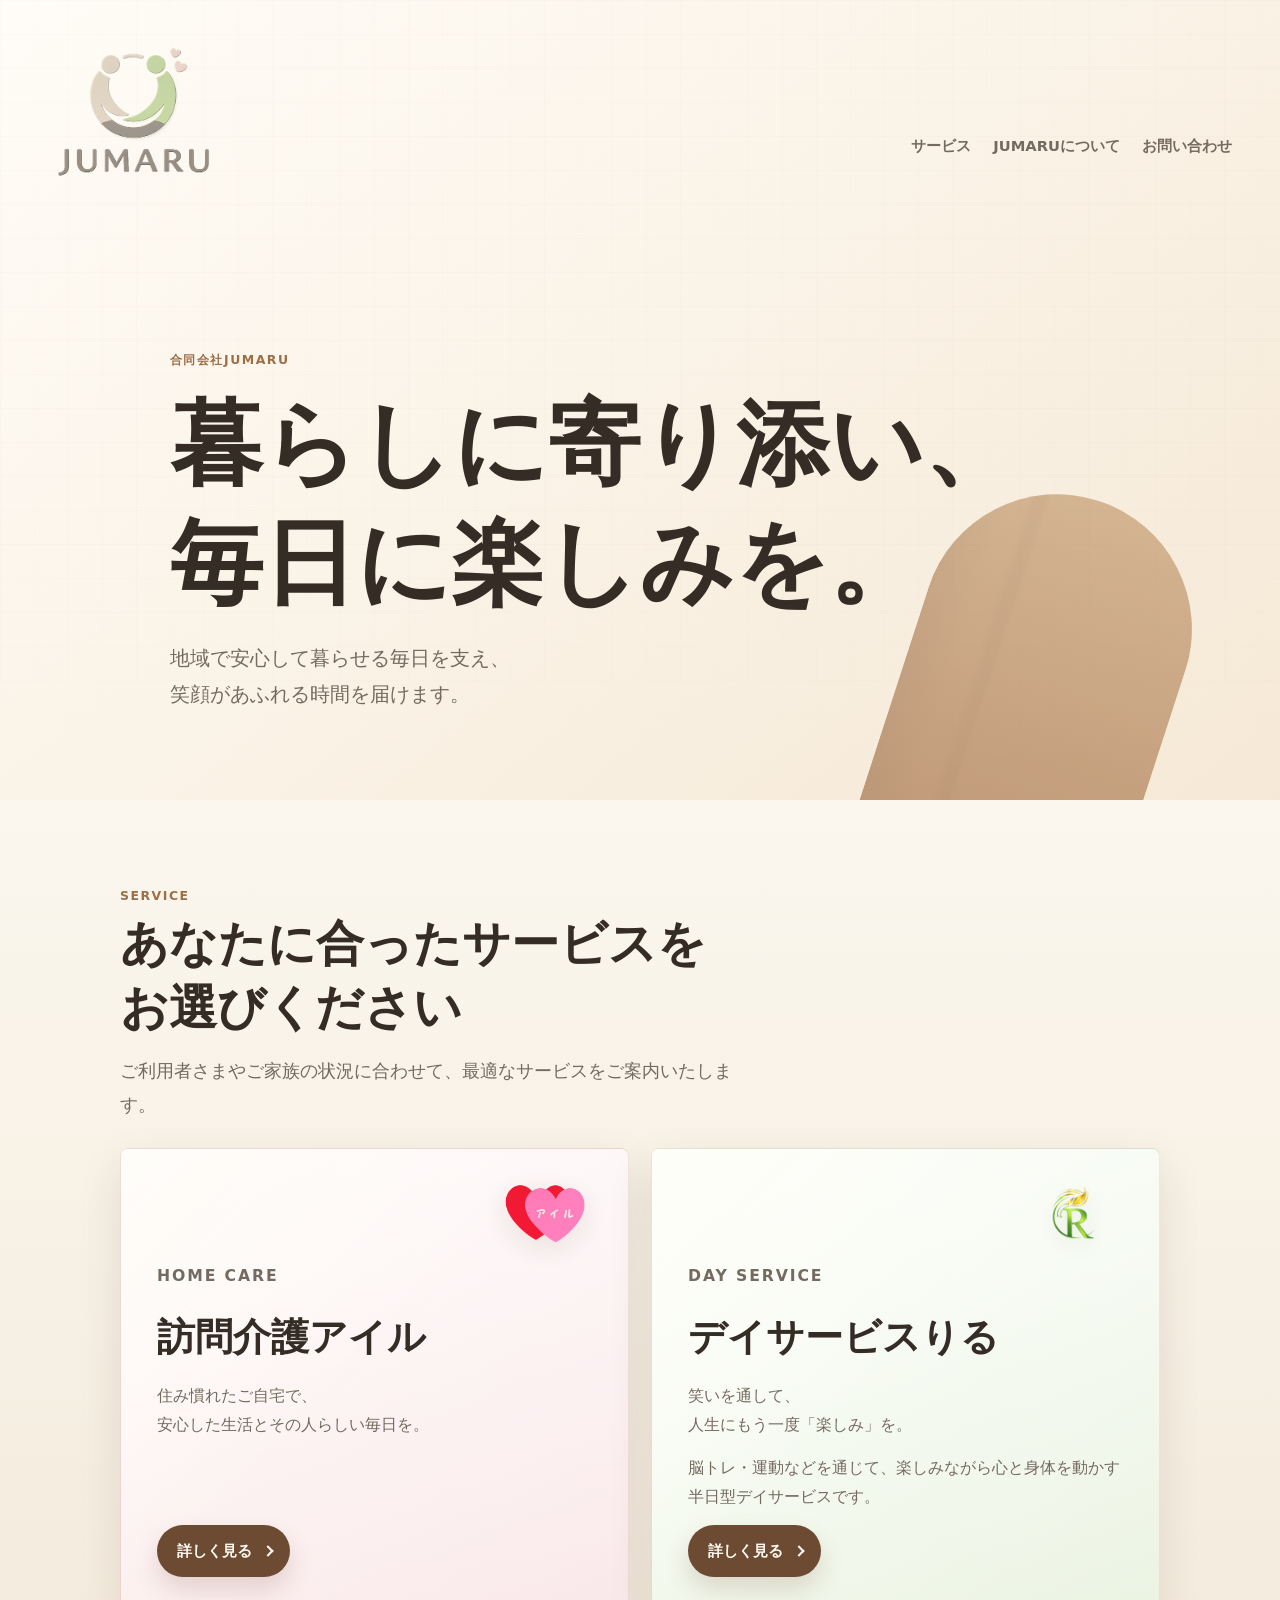
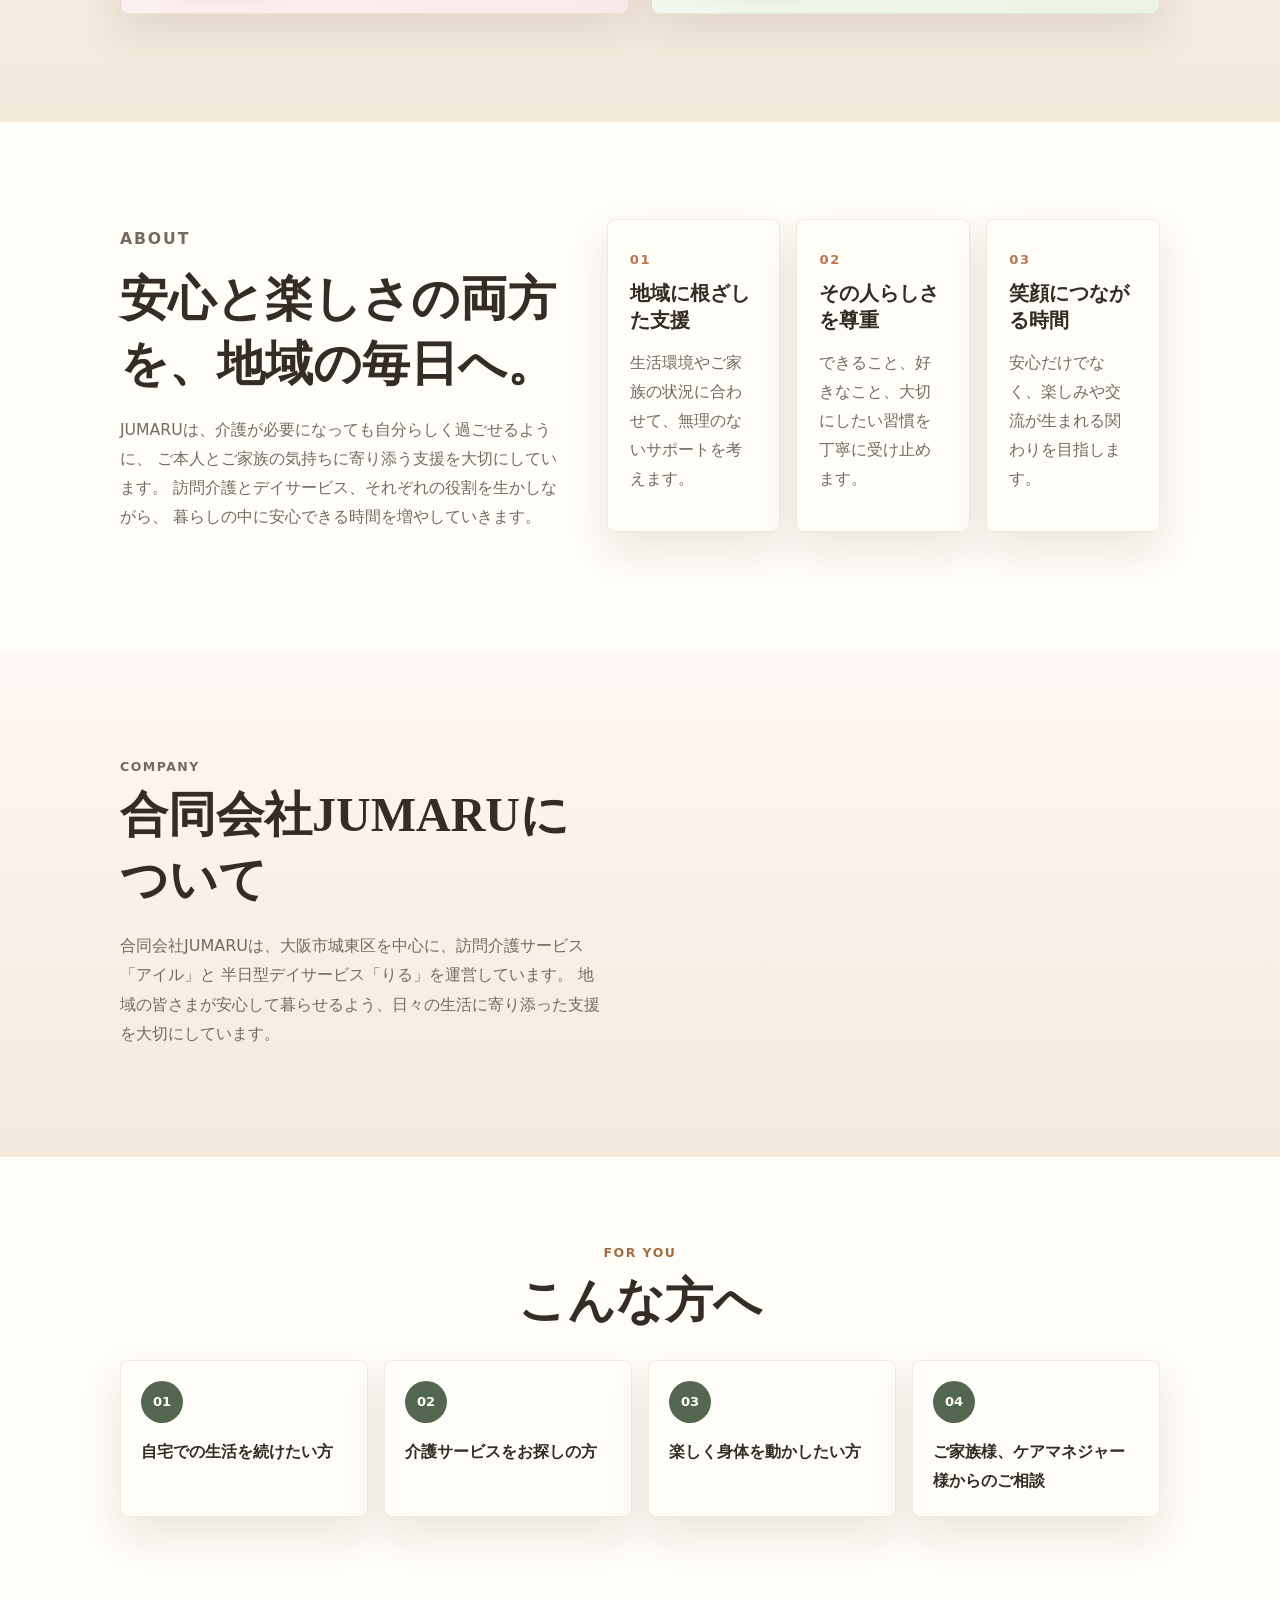
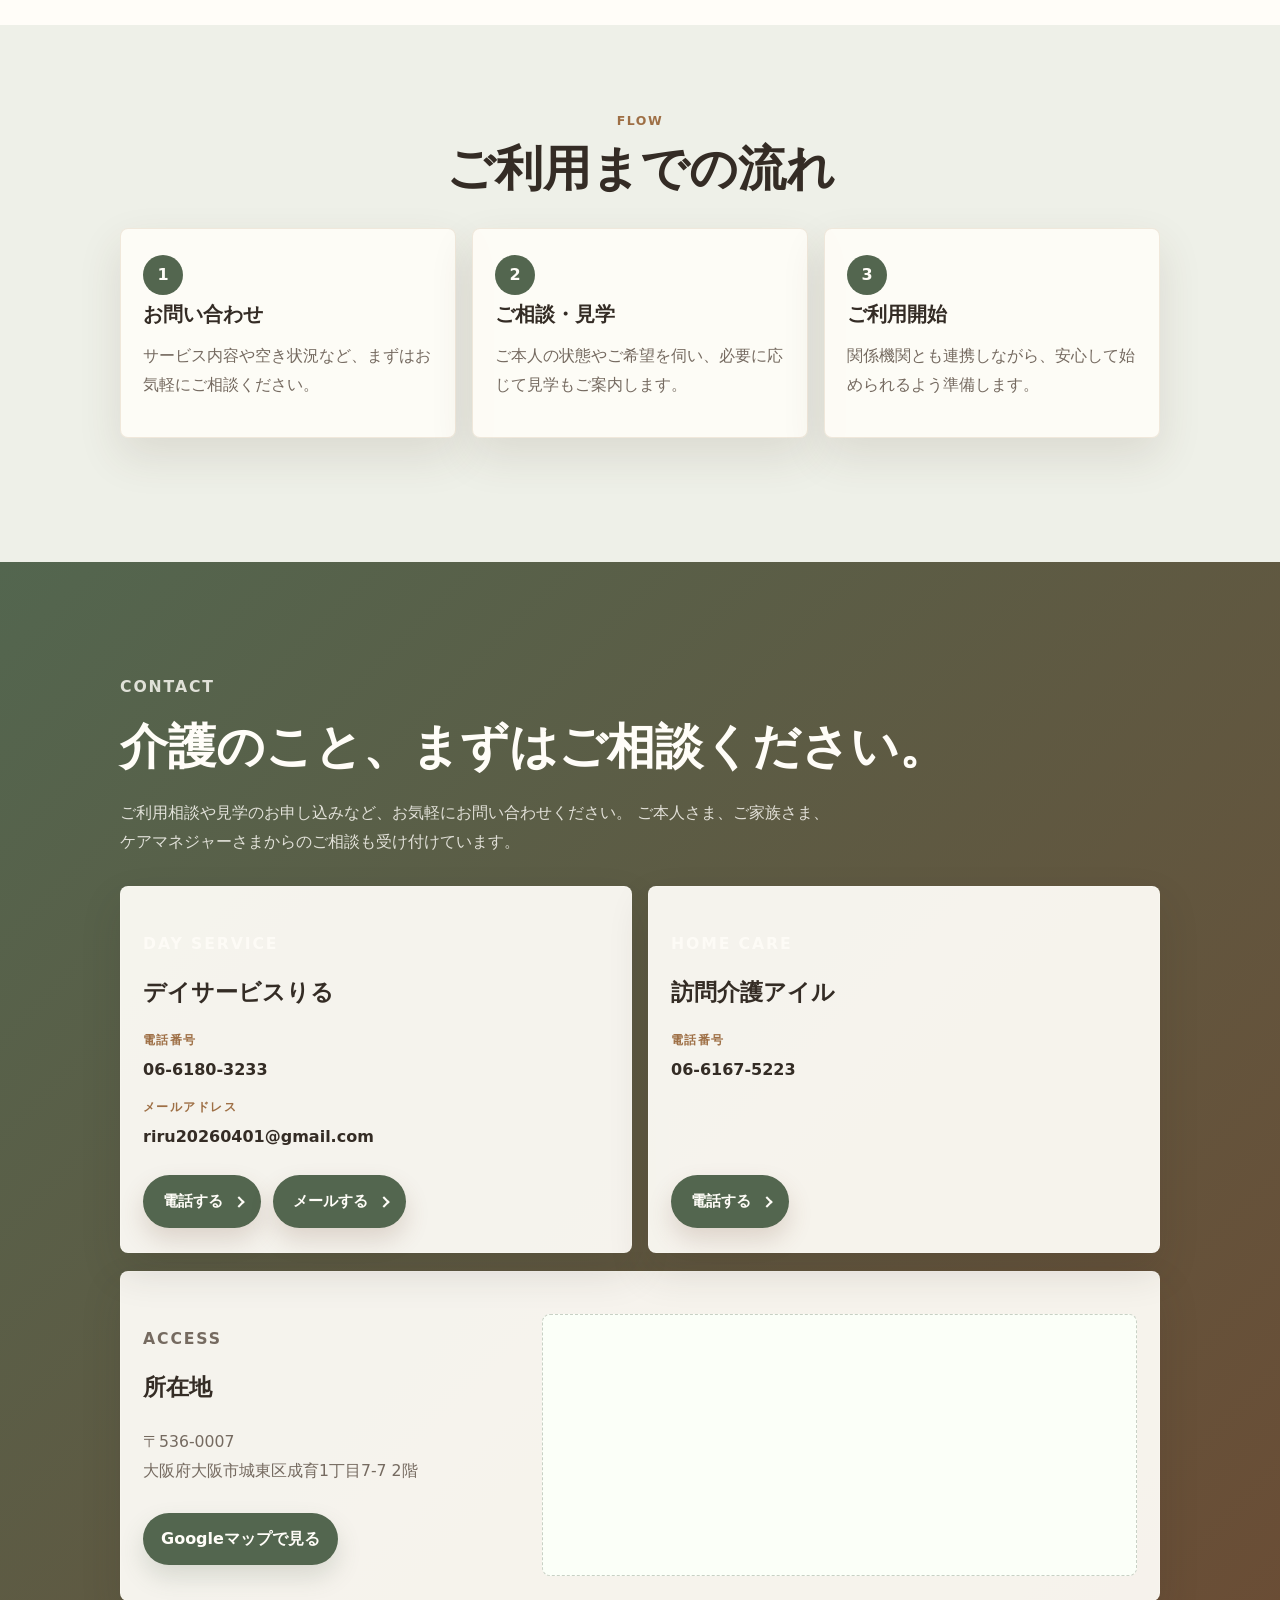
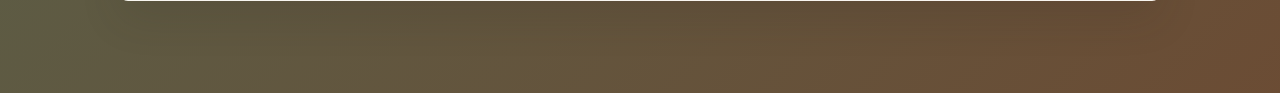
==== commit 05212b6b: "Add files via upload" ====
--- a/index.html
+++ b/index.html
@@ -16,7 +16,7 @@
         <div class="hero__grain" aria-hidden="true"></div>
         <header class="header">
           <a class="logo" href="./" aria-label="合同会社JUMARU トップページ">
-            <img src="assets/jumaru-logo.png" alt="合同会社JUMARU" />
+            <img src="jumaru-logo.png" alt="合同会社JUMARU" />
           </a>
           <nav class="nav" aria-label="主要メニュー">
             <a href="#services">サービス</a>
@@ -53,7 +53,7 @@
         <div class="service-list">
           <article class="service-card service-card--care">
             <div class="service-card__media" aria-hidden="true">
-              <img class="service-card__logo service-card__logo--airu" src="assets/airu-logo.png" alt="" />
+              <img class="service-card__logo service-card__logo--airu" src="airu-logo.png" alt="" />
             </div>
             <div class="service-card__body">
               <p class="service-card__category">Home care</p>
@@ -71,7 +71,7 @@
 
           <article class="service-card service-card--day">
             <div class="service-card__media" aria-hidden="true">
-              <img class="service-card__logo service-card__logo--riru" src="assets/riru-logo.png" alt="" />
+              <img class="service-card__logo service-card__logo--riru" src="riru-logo.png" alt="" />
             </div>
             <div class="service-card__body">
               <p class="service-card__category">Day service</p>
